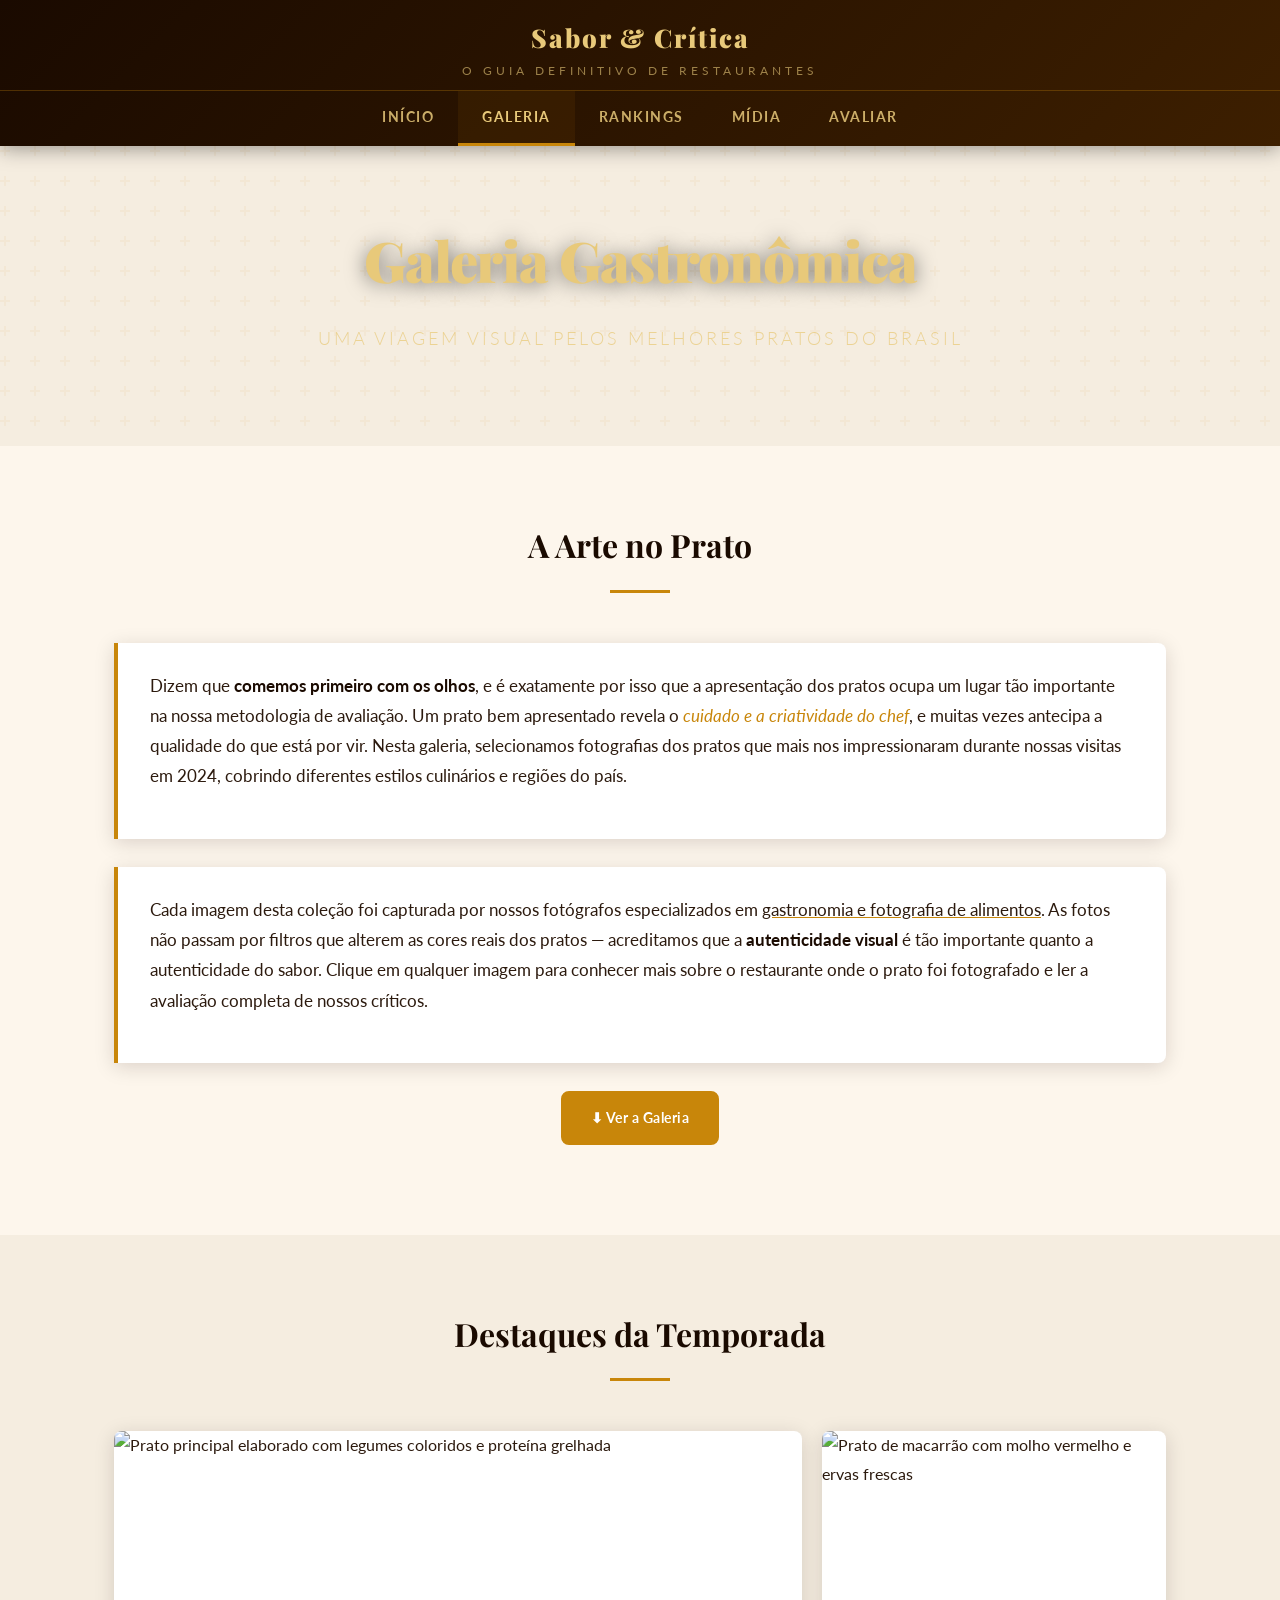
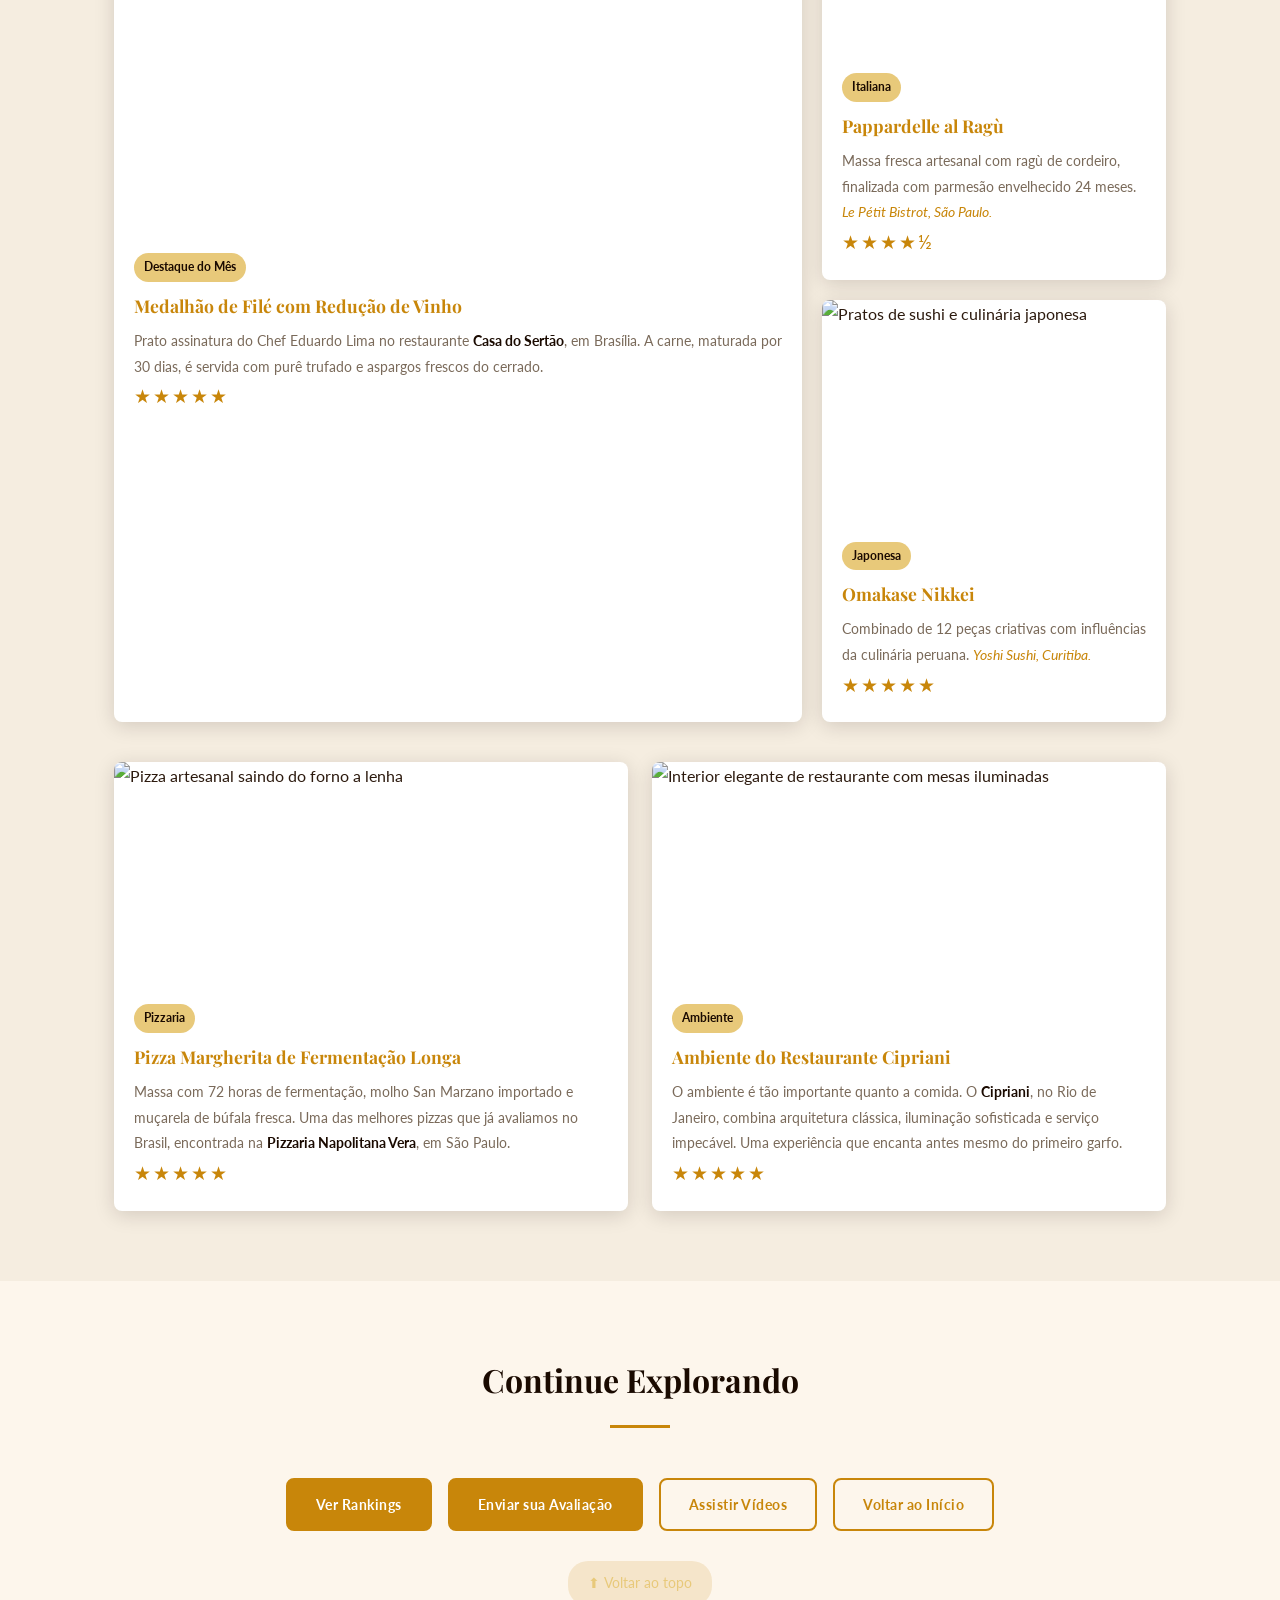
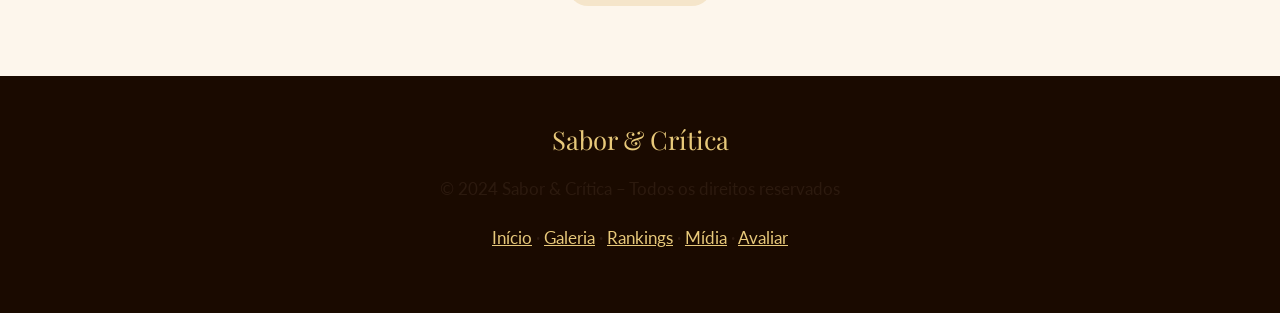
==== galeria.html @ 6a1dfc44 "aplicação interface" ====
<!DOCTYPE html>
<html lang="pt-BR">
<head>
  <meta charset="UTF-8" />
  <meta name="viewport" content="width=device-width, initial-scale=1.0" />
  <title> Galeria de Pratos – Sabor & Crítica</title>
  <link rel="stylesheet" href="style.css" />
  <link rel="icon" href="data:image/svg+xml,<svg xmlns='http://www.w3.org/2000/svg' viewBox='0 0 100 100'><text y='.9em' font-size='90'>📸</text></svg>" />
  <style>
    .galeria-destaque {
      display: grid;
      grid-template-columns: 2fr 1fr;
      grid-template-rows: auto auto;
      gap: 20px;
      margin-bottom: 40px;
    }
    .galeria-destaque .item-grande {
      grid-row: 1 / 3;
    }
    .galeria-destaque .item-grande img {
      height: 400px;
    }
    @media(max-width: 768px){
      .galeria-destaque { grid-template-columns: 1fr; }
      .galeria-destaque .item-grande { grid-row: auto; }
      .galeria-destaque .item-grande img { height: 260px; }
    }
    .tag {
      display: inline-block;
      background: var(--cor-acento);
      color: var(--cor-primaria);
      padding: 3px 10px;
      border-radius: 20px;
      font-size: 0.78rem;
      font-weight: 700;
      margin-bottom: 8px;
    }
  </style>
</head>
<body>

  <header id="topo">
    <div class="header-top">
      <div class="logo-text"> Sabor &amp; Crítica</div>
      <div class="logo-sub">O guia definitivo de restaurantes</div>
    </div>
    <nav>
      <ul>
        <li><a href="index.html"> Início</a></li>
        <li><a href="galeria.html" class="ativo"> Galeria</a></li>
        <li><a href="tabelas.html"> Rankings</a></li>
        <li><a href="midia.html"> Mídia</a></li>
        <li><a href="formulario.html"> Avaliar</a></li>
      </ul>
    </nav>
  </header>

  <!-- HERO -->
  <section class="hero" style="height:300px;">
    <div class="hero-content">
      <h1>Galeria Gastronômica</h1>
      <p class="subtitulo-hero">Uma viagem visual pelos melhores pratos do Brasil</p>
    </div>
  </section>

  <!-- INTRODUÇÃO -->
  <section id="intro">
    <div class="container">
      <h2 class="secao-titulo">A Arte no Prato</h2>

      <div class="paragrafo-card">
        <p>
          Dizem que <strong>comemos primeiro com os olhos</strong>, e é exatamente por isso que a apresentação dos pratos ocupa um lugar tão importante na nossa metodologia de avaliação. Um prato bem apresentado revela o <em>cuidado e a criatividade do chef</em>, e muitas vezes antecipa a qualidade do que está por vir. Nesta galeria, selecionamos fotografias dos pratos que mais nos impressionaram durante nossas visitas em 2024, cobrindo diferentes estilos culinários e regiões do país.
        </p>
      </div>

      <div class="paragrafo-card">
        <p>
          Cada imagem desta coleção foi capturada por nossos fotógrafos especializados em <u>gastronomia e fotografia de alimentos</u>. As fotos não passam por filtros que alterem as cores reais dos pratos — acreditamos que a <b>autenticidade visual</b> é tão importante quanto a autenticidade do sabor. Clique em qualquer imagem para conhecer mais sobre o restaurante onde o prato foi fotografado e ler a avaliação completa de nossos críticos.
        </p>
      </div>

      <!-- ÂNCORA INTERNA -->
      <div style="text-align:center; margin-bottom: 20px;">
        <a href="#galeria-principal" class="btn btn-primario">⬇ Ver a Galeria</a>
      </div>
    </div>
  </section>

  <!-- GALERIA COM 5 IMAGENS -->
  <section id="galeria-principal" style="background:#f5ede0;">
    <div class="container">
      <h2 class="secao-titulo">Destaques da Temporada</h2>

      <!-- Layout em destaque com imagem grande -->
      <div class="galeria-destaque">

        <!-- Imagem 1 – Grande destaque -->
        <div class="galeria-item item-grande">
          <img src="https://images.unsplash.com/photo-1504674900247-0877df9cc836?w=700&h=500&fit=crop"
               alt="Prato principal elaborado com legumes coloridos e proteína grelhada" />
          <div class="galeria-caption">
            <span class="tag"> Destaque do Mês</span>
            <h3>Medalhão de Filé com Redução de Vinho</h3>
            <p>Prato assinatura do Chef Eduardo Lima no restaurante <strong>Casa do Sertão</strong>, em Brasília. A carne, maturada por 30 dias, é servida com purê trufado e aspargos frescos do cerrado.</p>
            <span class="estrelas">★★★★★</span>
          </div>
        </div>

        <!-- Imagem 2 -->
        <div class="galeria-item">
          <img src="https://images.unsplash.com/photo-1476224203421-9ac39bcb3327?w=400&h=250&fit=crop"
               alt="Prato de macarrão com molho vermelho e ervas frescas" />
          <div class="galeria-caption">
            <span class="tag"> Italiana</span>
            <h3>Pappardelle al Ragù</h3>
            <p>Massa fresca artesanal com ragù de cordeiro, finalizada com parmesão envelhecido 24 meses. <em>Le Pétit Bistrot, São Paulo.</em></p>
            <span class="estrelas">★★★★½</span>
          </div>
        </div>

        <!-- Imagem 3 -->
        <div class="galeria-item">
          <img src="https://images.unsplash.com/photo-1611143669185-af224c5e3252?w=400&h=250&fit=crop"
               alt="Pratos de sushi e culinária japonesa" />
          <div class="galeria-caption">
            <span class="tag"> Japonesa</span>
            <h3>Omakase Nikkei</h3>
            <p>Combinado de 12 peças criativas com influências da culinária peruana. <em>Yoshi Sushi, Curitiba.</em></p>
            <span class="estrelas">★★★★★</span>
          </div>
        </div>

      </div>

      <!-- Duas imagens adicionais -->
      <div class="galeria-grid" style="grid-template-columns: repeat(2, 1fr);">

        <!-- Imagem 4 -->
        <div class="galeria-item">
          <img src="https://images.unsplash.com/photo-1565299624946-b28f40a0ae38?w=600&h=280&fit=crop"
               alt="Pizza artesanal saindo do forno a lenha" />
          <div class="galeria-caption">
            <span class="tag"> Pizzaria</span>
            <h3>Pizza Margherita de Fermentação Longa</h3>
            <p>Massa com 72 horas de fermentação, molho San Marzano importado e muçarela de búfala fresca. Uma das melhores pizzas que já avaliamos no Brasil, encontrada na <strong>Pizzaria Napolitana Vera</strong>, em São Paulo.</p>
            <span class="estrelas">★★★★★</span>
          </div>
        </div>

        <!-- Imagem 5 -->
        <div class="galeria-item">
          <img src="https://images.unsplash.com/photo-1555396273-367ea4eb4db5?w=600&h=280&fit=crop"
               alt="Interior elegante de restaurante com mesas iluminadas" />
          <div class="galeria-caption">
            <span class="tag"> Ambiente</span>
            <h3>Ambiente do Restaurante Cipriani</h3>
            <p>O ambiente é tão importante quanto a comida. O <strong>Cipriani</strong>, no Rio de Janeiro, combina arquitetura clássica, iluminação sofisticada e serviço impecável. Uma experiência que encanta antes mesmo do primeiro garfo.</p>
            <span class="estrelas">★★★★★</span>
          </div>
        </div>

      </div>

    </div>
  </section>

  <!-- LINKS E ÂNCORA -->
  <section>
    <div class="container" style="text-align:center;">
      <h2 class="secao-titulo">Continue Explorando</h2>
      <div class="links-grid">
        <a href="tabelas.html" class="btn btn-primario"> Ver Rankings</a>
        <a href="formulario.html" class="btn btn-primario"> Enviar sua Avaliação</a>
        <a href="midia.html" class="btn btn-secundario"> Assistir Vídeos</a>
        <a href="index.html" class="btn btn-secundario"> Voltar ao Início</a>
      </div>
      <a href="#topo" class="ancora-topo">⬆ Voltar ao topo</a>
    </div>
  </section>

  <footer>
    <div class="footer-logo"> Sabor &amp; Crítica</div>
    <p>© 2024 Sabor &amp; Crítica – Todos os direitos reservados</p>
    <p>
      <a href="index.html">Início</a> ·
      <a href="galeria.html">Galeria</a> ·
      <a href="tabelas.html">Rankings</a> ·
      <a href="midia.html">Mídia</a> ·
      <a href="formulario.html">Avaliar</a>
    </p>
  </footer>

</body>
</html>
---- style.css ----
/* ===== VARIÁVEIS E RESET ===== */
@import url('https://fonts.googleapis.com/css2?family=Playfair+Display:ital,wght@0,400;0,700;0,900;1,400&family=Lato:wght@300;400;700&display=swap');

:root {
  --cor-primaria: #1a0a00;
  --cor-secundaria: #c8860a;
  --cor-acento: #e8c97a;
  --cor-claro: #fdf6ec;
  --cor-texto: #2c1a0e;
  --cor-cinza: #7a6a5a;
  --sombra: 0 4px 20px rgba(26,10,0,0.15);
  --borda-radius: 8px;
  --transicao: all 0.3s ease;
}

* {
  margin: 0;
  padding: 0;
  box-sizing: border-box;
}

html {
  scroll-behavior: smooth;
}

body {
  font-family: 'Lato', sans-serif;
  background-color: var(--cor-claro);
  color: var(--cor-texto);
  line-height: 1.8;
  font-size: 16px;
}

/*  TIPOGRAFIA  */
h1, h2, h3, h4 {
  font-family: 'Playfair Display', serif;
  color: var(--cor-primaria);
}

h1 {
  font-size: 2.8rem;
  font-weight: 900;
  letter-spacing: -1px;
  text-align: center;
}

h2 {
  font-size: 2rem;
  font-weight: 700;
  text-align: center;
  margin-bottom: 1.5rem;
}

h3 {
  font-size: 1.4rem;
  color: var(--cor-secundaria);
  margin-bottom: 0.8rem;
}

p {
  margin-bottom: 1.2rem;
  color: var(--cor-texto);
  font-size: 1.05rem;
}

/*  HEADER  */
header {
  background: linear-gradient(135deg, var(--cor-primaria) 0%, #3d1f00 100%);
  padding: 0;
  position: sticky;
  top: 0;
  z-index: 1000;
  box-shadow: 0 2px 20px rgba(0,0,0,0.4);
}

.header-top {
  text-align: center;
  padding: 14px 20px 8px;
  border-bottom: 1px solid rgba(200,134,10,0.3);
}

.header-top .logo-text {
  font-family: 'Playfair Display', serif;
  font-size: 1.6rem;
  color: var(--cor-acento);
  font-weight: 900;
  letter-spacing: 2px;
}

.header-top .logo-sub {
  font-size: 0.75rem;
  color: rgba(232,201,122,0.6);
  letter-spacing: 4px;
  text-transform: uppercase;
}

/*  NAVEGAÇÃO  */
nav {
  background: transparent;
}

nav ul {
  list-style: none;
  display: flex;
  justify-content: center;
  flex-wrap: wrap;
  gap: 0;
  padding: 0;
}

nav ul li a {
  display: block;
  padding: 14px 24px;
  color: rgba(232,201,122,0.85);
  text-decoration: none;
  font-family: 'Lato', sans-serif;
  font-size: 0.85rem;
  font-weight: 700;
  letter-spacing: 1.5px;
  text-transform: uppercase;
  transition: var(--transicao);
  border-bottom: 3px solid transparent;
}

nav ul li a:hover,
nav ul li a.ativo {
  color: var(--cor-acento);
  border-bottom-color: var(--cor-secundaria);
  background: rgba(200,134,10,0.08);
}

/*  BANNER  */
.hero {
  position: relative;
  height: 480px;
  display: flex;
  align-items: center;
  justify-content: center;
  text-align: center;
  overflow: hidden;
  background: linear-gradient(160deg, #1a0a00 0%, #3d1f00 50%, #5c3010 100%);
}

.hero::before {
  content: '';
  position: absolute;
  inset: 0;
  background: url("data:image/svg+xml,%3Csvg width='60' height='60' viewBox='0 0 60 60' xmlns='http://www.w3.org/2000/svg'%3E%3Cg fill='none' fill-rule='evenodd'%3E%3Cg fill='%23c8860a' fill-opacity='0.06'%3E%3Cpath d='M36 34v-4h-2v4h-4v2h4v4h2v-4h4v-2h-4zm0-30V0h-2v4h-4v2h4v4h2V6h4V4h-4zM6 34v-4H4v4H0v2h4v4h2v-4h4v-2H6zM6 4V0H4v4H0v2h4v4h2V6h4V4H6z'/%3E%3C/g%3E%3C/g%3E%3C/svg%3E");
}

.hero-content {
  position: relative;
  z-index: 2;
  padding: 20px;
}

.hero-content h1 {
  color: var(--cor-acento);
  font-size: 3.5rem;
  text-shadow: 0 2px 20px rgba(0,0,0,0.5);
  margin-bottom: 12px;
}

.hero-content .subtitulo-hero {
  color: rgba(232,201,122,0.75);
  font-size: 1.1rem;
  letter-spacing: 3px;
  text-transform: uppercase;
  font-weight: 300;
  margin-bottom: 28px;
}

.hero-content .btn-hero {
  display: inline-block;
  padding: 14px 36px;
  background: var(--cor-secundaria);
  color: var(--cor-primaria);
  text-decoration: none;
  font-weight: 700;
  font-size: 0.9rem;
  letter-spacing: 2px;
  text-transform: uppercase;
  border-radius: 2px;
  transition: var(--transicao);
}

.hero-content .btn-hero:hover {
  background: var(--cor-acento);
  transform: translateY(-2px);
  box-shadow: 0 8px 24px rgba(200,134,10,0.4);
}

/*  CONTAINER  */
.container {
  max-width: 1100px;
  margin: 0 auto;
  padding: 0 24px;
}

/*  SEÇÕES  */
section {
  padding: 70px 0;
}

section:nth-child(even) {
  background: #f5ede0;
}

.secao-titulo {
  text-align: center;
  margin-bottom: 50px;
}

.secao-titulo::after {
  content: '';
  display: block;
  width: 60px;
  height: 3px;
  background: var(--cor-secundaria);
  margin: 16px auto 0;
}

/* PARÁGRAFOS   */
.paragrafo-card {
  background: white;
  border-left: 4px solid var(--cor-secundaria);
  padding: 28px 32px;
  margin-bottom: 28px;
  border-radius: 0 var(--borda-radius) var(--borda-radius) 0;
  box-shadow: var(--sombra);
  transition: var(--transicao);
}

.paragrafo-card:hover {
  transform: translateX(6px);
  border-left-color: var(--cor-acento);
}

/*  FORMATAÇÕES DE TEXTO  */
strong, b { font-weight: 700; color: var(--cor-primaria); }
em, i { font-style: italic; color: var(--cor-secundaria); }
u { text-decoration: underline; text-decoration-color: var(--cor-secundaria); }
mark { background: var(--cor-acento); padding: 1px 4px; border-radius: 3px; }

/*  LISTAS  */
.listas-grid {
  display: grid;
  grid-template-columns: repeat(auto-fit, minmax(280px, 1fr));
  gap: 32px;
  margin-top: 40px;
}

.lista-card {
  background: white;
  border-radius: var(--borda-radius);
  padding: 32px;
  box-shadow: var(--sombra);
}

.lista-card h3 {
  margin-bottom: 20px;
  padding-bottom: 12px;
  border-bottom: 2px solid var(--cor-acento);
}

/* Lista não ordenada */
.lista-bolinha {
  list-style: none;
  padding: 0;
}

.lista-bolinha li {
  padding: 10px 0;
  border-bottom: 1px dashed #e0d0c0;
  padding-left: 24px;
  position: relative;
  font-size: 0.95rem;
}

.lista-bolinha li::before {
  content: '◆';
  color: var(--cor-secundaria);
  position: absolute;
  left: 0;
  font-size: 0.7rem;
  top: 13px;
}

.lista-bolinha li:last-child { border-bottom: none; }

/* Lista ordenada */
.lista-numerada {
  padding-left: 20px;
}

.lista-numerada li {
  padding: 9px 0;
  border-bottom: 1px dashed #e0d0c0;
  font-size: 0.95rem;
  color: var(--cor-texto);
}

.lista-numerada li:last-child { border-bottom: none; }

/* Lista de definição */
.lista-definicao {
  padding: 0;
}

.lista-definicao dt {
  font-weight: 700;
  color: var(--cor-secundaria);
  margin-top: 12px;
  font-size: 0.95rem;
}

.lista-definicao dd {
  margin-left: 16px;
  color: var(--cor-cinza);
  font-size: 0.9rem;
  padding-bottom: 10px;
  border-bottom: 1px dashed #e0d0c0;
}

/*  LINKS  */
a {
  color: var(--cor-secundaria);
  transition: var(--transicao);
}

a:hover { color: var(--cor-primaria); }

.btn {
  display: inline-block;
  padding: 12px 28px;
  border-radius: var(--borda-radius);
  font-weight: 700;
  text-decoration: none;
  font-size: 0.9rem;
  letter-spacing: 0.5px;
  transition: var(--transicao);
  cursor: pointer;
  border: 2px solid transparent;
}

.btn-primario {
  background: var(--cor-secundaria);
  color: white;
  border-color: var(--cor-secundaria);
}

.btn-primario:hover {
  background: var(--cor-primaria);
  color: var(--cor-acento);
  border-color: var(--cor-primaria);
}

.btn-secundario {
  background: transparent;
  color: var(--cor-secundaria);
  border-color: var(--cor-secundaria);
}

.btn-secundario:hover {
  background: var(--cor-secundaria);
  color: white;
}

/*  GRID DE LINKS  */
.links-grid {
  display: flex;
  flex-wrap: wrap;
  gap: 16px;
  justify-content: center;
  margin-top: 32px;
}

/*  FOOTER  */
footer {
  background: var(--cor-primaria);
  color: rgba(232,201,122,0.7);
  text-align: center;
  padding: 40px 20px;
  font-size: 0.9rem;
}

footer a { color: var(--cor-acento); }
footer .footer-logo {
  font-family: 'Playfair Display', serif;
  font-size: 1.6rem;
  color: var(--cor-acento);
  margin-bottom: 12px;
}

/*  ÂNCORA DE VOLTA AO TOPO  */
.ancora-topo {
  display: inline-block;
  margin-top: 30px;
  padding: 10px 20px;
  background: rgba(200,134,10,0.15);
  color: var(--cor-acento);
  border-radius: 20px;
  text-decoration: none;
  font-size: 0.85rem;
  transition: var(--transicao);
}

.ancora-topo:hover {
  background: var(--cor-secundaria);
  color: white;
}

/*  TABELAS  */
.tabela-wrapper {
  overflow-x: auto;
  margin-bottom: 40px;
  border-radius: var(--borda-radius);
  box-shadow: var(--sombra);
}

table {
  width: 100%;
  border-collapse: collapse;
  background: white;
  font-size: 0.95rem;
}

table caption {
  font-family: 'Playfair Display', serif;
  font-size: 1.1rem;
  font-weight: 700;
  color: var(--cor-secundaria);
  padding: 16px;
  text-align: left;
  background: var(--cor-primaria);
  color: var(--cor-acento);
  letter-spacing: 1px;
}

thead th {
  background: var(--cor-secundaria);
  color: white;
  padding: 14px 18px;
  text-align: left;
  font-weight: 700;
  letter-spacing: 0.5px;
}

tbody tr:nth-child(even) { background: #fdf3e3; }
tbody tr:hover { background: #fce8c0; transition: var(--transicao); }

tbody td {
  padding: 13px 18px;
  border-bottom: 1px solid #ecddc8;
  color: var(--cor-texto);
}

tfoot td {
  padding: 12px 18px;
  background: #f0e6d3;
  font-weight: 700;
  color: var(--cor-primaria);
  font-style: italic;
}

/*  FORMULÁRIO  */
.form-container {
  max-width: 750px;
  margin: 0 auto;
  background: white;
  border-radius: var(--borda-radius);
  box-shadow: var(--sombra);
  overflow: hidden;
}

.form-header {
  background: linear-gradient(135deg, var(--cor-primaria), #3d1f00);
  padding: 32px;
  text-align: center;
}

.form-header h2 {
  color: var(--cor-acento);
  margin: 0;
}

.form-body { padding: 40px; }

fieldset {
  border: 2px solid var(--cor-acento);
  border-radius: var(--borda-radius);
  padding: 24px;
  margin-bottom: 28px;
}

legend {
  font-family: 'Playfair Display', serif;
  font-size: 1rem;
  font-weight: 700;
  color: var(--cor-secundaria);
  padding: 0 12px;
  letter-spacing: 0.5px;
}

.form-group {
  margin-bottom: 20px;
}

.form-group label {
  display: block;
  font-weight: 700;
  margin-bottom: 8px;
  color: var(--cor-primaria);
  font-size: 0.9rem;
  letter-spacing: 0.3px;
}

.form-group input[type="text"],
.form-group input[type="email"],
.form-group input[type="number"],
.form-group select,
.form-group textarea {
  width: 100%;
  padding: 12px 16px;
  border: 2px solid #e0d0c0;
  border-radius: var(--borda-radius);
  font-family: 'Lato', sans-serif;
  font-size: 0.95rem;
  color: var(--cor-texto);
  background: #fdf8f2;
  transition: var(--transicao);
  outline: none;
}

.form-group input:focus,
.form-group select:focus,
.form-group textarea:focus {
  border-color: var(--cor-secundaria);
  background: white;
  box-shadow: 0 0 0 3px rgba(200,134,10,0.15);
}

.radio-group, .checkbox-group {
  display: flex;
  flex-direction: column;
  gap: 10px;
}

.radio-item, .checkbox-item {
  display: flex;
  align-items: center;
  gap: 10px;
  cursor: pointer;
  font-size: 0.95rem;
}

.radio-item input, .checkbox-item input {
  accent-color: var(--cor-secundaria);
  width: 18px;
  height: 18px;
  cursor: pointer;
}

.form-acoes {
  display: flex;
  gap: 16px;
  justify-content: center;
  margin-top: 32px;
}

input[type="submit"] {
  background: var(--cor-secundaria);
  color: white;
  border: none;
  padding: 14px 40px;
  border-radius: var(--borda-radius);
  font-family: 'Lato', sans-serif;
  font-size: 1rem;
  font-weight: 700;
  cursor: pointer;
  transition: var(--transicao);
  letter-spacing: 0.5px;
}

input[type="submit"]:hover {
  background: var(--cor-primaria);
  transform: translateY(-2px);
  box-shadow: 0 6px 20px rgba(26,10,0,0.3);
}

input[type="reset"] {
  background: transparent;
  color: var(--cor-cinza);
  border: 2px solid #ccc;
  padding: 14px 40px;
  border-radius: var(--borda-radius);
  font-family: 'Lato', sans-serif;
  font-size: 1rem;
  font-weight: 700;
  cursor: pointer;
  transition: var(--transicao);
}

input[type="reset"]:hover {
  border-color: var(--cor-cinza);
  color: var(--cor-primaria);
}

/*  GALERIA  */
.galeria-grid {
  display: grid;
  grid-template-columns: repeat(auto-fit, minmax(280px, 1fr));
  gap: 24px;
  margin-top: 40px;
}

.galeria-item {
  border-radius: var(--borda-radius);
  overflow: hidden;
  box-shadow: var(--sombra);
  background: white;
  transition: var(--transicao);
}

.galeria-item:hover {
  transform: translateY(-6px);
  box-shadow: 0 12px 40px rgba(26,10,0,0.2);
}

.galeria-item img {
  width: 100%;
  height: 220px;
  object-fit: cover;
  display: block;
}

.galeria-caption {
  padding: 20px;
}

.galeria-caption h3 {
  font-size: 1.1rem;
  margin-bottom: 6px;
}

.galeria-caption p {
  font-size: 0.9rem;
  color: var(--cor-cinza);
  margin: 0;
}

/*  MÍDIA  */
.media-section {
  background: white;
  border-radius: var(--borda-radius);
  padding: 36px;
  box-shadow: var(--sombra);
  margin-bottom: 36px;
}

.media-section h3 { margin-bottom: 16px; }

video, audio {
  width: 100%;
  border-radius: var(--borda-radius);
  outline: none;
}

video { max-height: 420px; }

/*  ESTRELAS  */
.estrelas {
  color: var(--cor-secundaria);
  font-size: 1.2rem;
  letter-spacing: 2px;
}

/*  RESPONSIVO  */
@media (max-width: 768px) {
  h1 { font-size: 2rem; }
  h2 { font-size: 1.5rem; }
  .hero-content h1 { font-size: 2.2rem; }
  .hero { height: 380px; }
  .listas-grid { grid-template-columns: 1fr; }
  .form-acoes { flex-direction: column; }
  nav ul li a { padding: 10px 14px; font-size: 0.78rem; }
  .form-body { padding: 24px; }
}
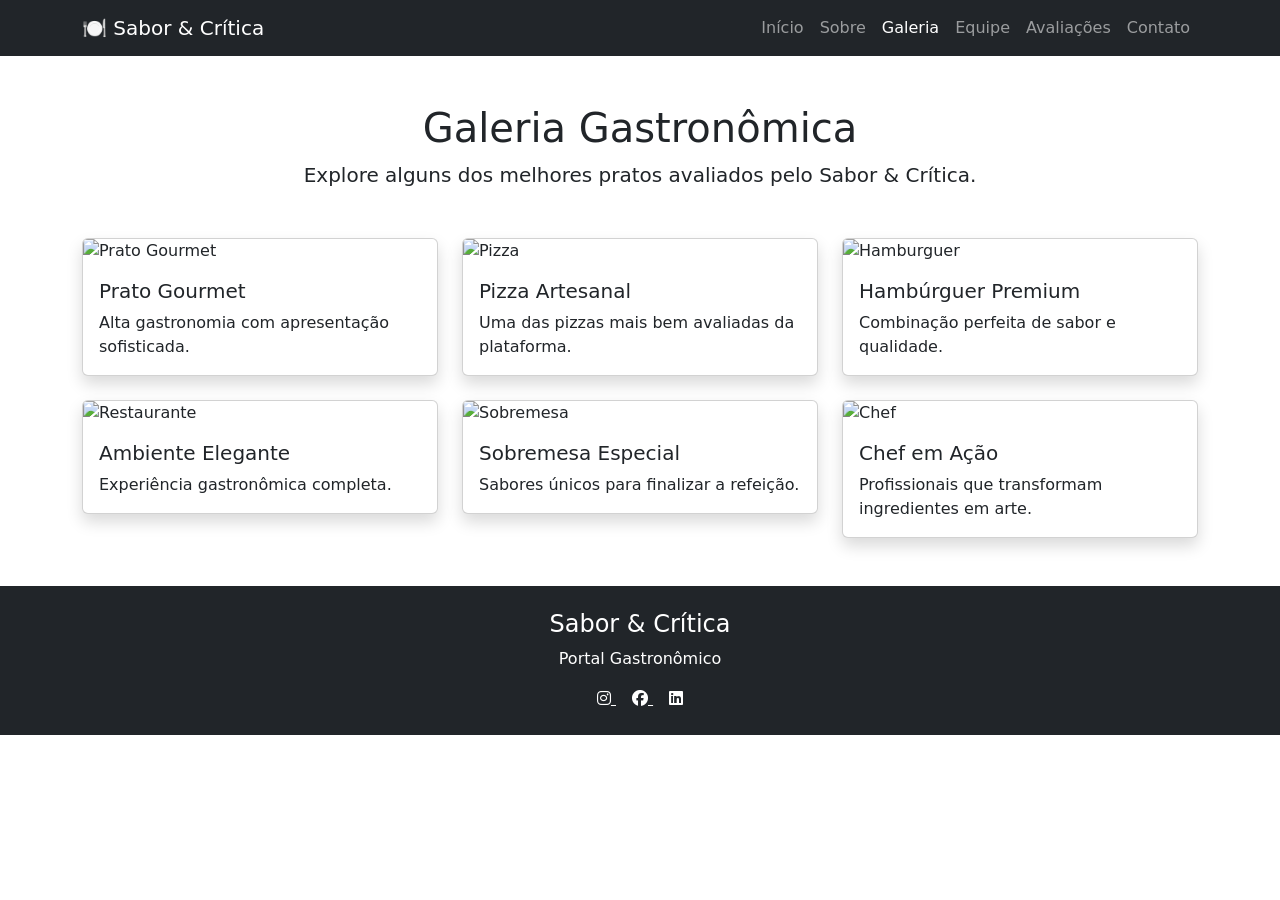
==== commit b36422ec: "trabalho final" ====
--- a/galeria.html
+++ b/galeria.html
@@ -1,195 +1,279 @@
 <!DOCTYPE html>
 <html lang="pt-BR">
+
 <head>
-  <meta charset="UTF-8" />
-  <meta name="viewport" content="width=device-width, initial-scale=1.0" />
-  <title> Galeria de Pratos – Sabor & Crítica</title>
-  <link rel="stylesheet" href="style.css" />
-  <link rel="icon" href="data:image/svg+xml,<svg xmlns='http://www.w3.org/2000/svg' viewBox='0 0 100 100'><text y='.9em' font-size='90'>📸</text></svg>" />
-  <style>
-    .galeria-destaque {
-      display: grid;
-      grid-template-columns: 2fr 1fr;
-      grid-template-rows: auto auto;
-      gap: 20px;
-      margin-bottom: 40px;
-    }
-    .galeria-destaque .item-grande {
-      grid-row: 1 / 3;
-    }
-    .galeria-destaque .item-grande img {
-      height: 400px;
-    }
-    @media(max-width: 768px){
-      .galeria-destaque { grid-template-columns: 1fr; }
-      .galeria-destaque .item-grande { grid-row: auto; }
-      .galeria-destaque .item-grande img { height: 260px; }
-    }
-    .tag {
-      display: inline-block;
-      background: var(--cor-acento);
-      color: var(--cor-primaria);
-      padding: 3px 10px;
-      border-radius: 20px;
-      font-size: 0.78rem;
-      font-weight: 700;
-      margin-bottom: 8px;
-    }
-  </style>
+
+<meta charset="UTF-8">
+<meta name="viewport" content="width=device-width, initial-scale=1.0">
+
+<title>Galeria | Sabor & Crítica</title>
+
+<link href="https://cdn.jsdelivr.net/npm/bootstrap@5.3.3/dist/css/bootstrap.min.css" rel="stylesheet">
+
+<link rel="stylesheet" href="css/style.css">
+
+<link rel="stylesheet"
+href="https://cdnjs.cloudflare.com/ajax/libs/font-awesome/6.5.1/css/all.min.css">
+
 </head>
+
 <body>
 
-  <header id="topo">
-    <div class="header-top">
-      <div class="logo-text"> Sabor &amp; Crítica</div>
-      <div class="logo-sub">O guia definitivo de restaurantes</div>
-    </div>
-    <nav>
-      <ul>
-        <li><a href="index.html"> Início</a></li>
-        <li><a href="galeria.html" class="ativo"> Galeria</a></li>
-        <li><a href="tabelas.html"> Rankings</a></li>
-        <li><a href="midia.html"> Mídia</a></li>
-        <li><a href="formulario.html"> Avaliar</a></li>
-      </ul>
-    </nav>
-  </header>
-
-  <!-- HERO -->
-  <section class="hero" style="height:300px;">
-    <div class="hero-content">
-      <h1>Galeria Gastronômica</h1>
-      <p class="subtitulo-hero">Uma viagem visual pelos melhores pratos do Brasil</p>
-    </div>
-  </section>
-
-  <!-- INTRODUÇÃO -->
-  <section id="intro">
-    <div class="container">
-      <h2 class="secao-titulo">A Arte no Prato</h2>
-
-      <div class="paragrafo-card">
-        <p>
-          Dizem que <strong>comemos primeiro com os olhos</strong>, e é exatamente por isso que a apresentação dos pratos ocupa um lugar tão importante na nossa metodologia de avaliação. Um prato bem apresentado revela o <em>cuidado e a criatividade do chef</em>, e muitas vezes antecipa a qualidade do que está por vir. Nesta galeria, selecionamos fotografias dos pratos que mais nos impressionaram durante nossas visitas em 2024, cobrindo diferentes estilos culinários e regiões do país.
-        </p>
-      </div>
-
-      <div class="paragrafo-card">
-        <p>
-          Cada imagem desta coleção foi capturada por nossos fotógrafos especializados em <u>gastronomia e fotografia de alimentos</u>. As fotos não passam por filtros que alterem as cores reais dos pratos — acreditamos que a <b>autenticidade visual</b> é tão importante quanto a autenticidade do sabor. Clique em qualquer imagem para conhecer mais sobre o restaurante onde o prato foi fotografado e ler a avaliação completa de nossos críticos.
-        </p>
-      </div>
-
-      <!-- ÂNCORA INTERNA -->
-      <div style="text-align:center; margin-bottom: 20px;">
-        <a href="#galeria-principal" class="btn btn-primario">⬇ Ver a Galeria</a>
-      </div>
-    </div>
-  </section>
-
-  <!-- GALERIA COM 5 IMAGENS -->
-  <section id="galeria-principal" style="background:#f5ede0;">
-    <div class="container">
-      <h2 class="secao-titulo">Destaques da Temporada</h2>
-
-      <!-- Layout em destaque com imagem grande -->
-      <div class="galeria-destaque">
-
-        <!-- Imagem 1 – Grande destaque -->
-        <div class="galeria-item item-grande">
-          <img src="https://images.unsplash.com/photo-1504674900247-0877df9cc836?w=700&h=500&fit=crop"
-               alt="Prato principal elaborado com legumes coloridos e proteína grelhada" />
-          <div class="galeria-caption">
-            <span class="tag"> Destaque do Mês</span>
-            <h3>Medalhão de Filé com Redução de Vinho</h3>
-            <p>Prato assinatura do Chef Eduardo Lima no restaurante <strong>Casa do Sertão</strong>, em Brasília. A carne, maturada por 30 dias, é servida com purê trufado e aspargos frescos do cerrado.</p>
-            <span class="estrelas">★★★★★</span>
-          </div>
-        </div>
-
-        <!-- Imagem 2 -->
-        <div class="galeria-item">
-          <img src="https://images.unsplash.com/photo-1476224203421-9ac39bcb3327?w=400&h=250&fit=crop"
-               alt="Prato de macarrão com molho vermelho e ervas frescas" />
-          <div class="galeria-caption">
-            <span class="tag"> Italiana</span>
-            <h3>Pappardelle al Ragù</h3>
-            <p>Massa fresca artesanal com ragù de cordeiro, finalizada com parmesão envelhecido 24 meses. <em>Le Pétit Bistrot, São Paulo.</em></p>
-            <span class="estrelas">★★★★½</span>
-          </div>
-        </div>
-
-        <!-- Imagem 3 -->
-        <div class="galeria-item">
-          <img src="https://images.unsplash.com/photo-1611143669185-af224c5e3252?w=400&h=250&fit=crop"
-               alt="Pratos de sushi e culinária japonesa" />
-          <div class="galeria-caption">
-            <span class="tag"> Japonesa</span>
-            <h3>Omakase Nikkei</h3>
-            <p>Combinado de 12 peças criativas com influências da culinária peruana. <em>Yoshi Sushi, Curitiba.</em></p>
-            <span class="estrelas">★★★★★</span>
-          </div>
-        </div>
-
-      </div>
-
-      <!-- Duas imagens adicionais -->
-      <div class="galeria-grid" style="grid-template-columns: repeat(2, 1fr);">
-
-        <!-- Imagem 4 -->
-        <div class="galeria-item">
-          <img src="https://images.unsplash.com/photo-1565299624946-b28f40a0ae38?w=600&h=280&fit=crop"
-               alt="Pizza artesanal saindo do forno a lenha" />
-          <div class="galeria-caption">
-            <span class="tag"> Pizzaria</span>
-            <h3>Pizza Margherita de Fermentação Longa</h3>
-            <p>Massa com 72 horas de fermentação, molho San Marzano importado e muçarela de búfala fresca. Uma das melhores pizzas que já avaliamos no Brasil, encontrada na <strong>Pizzaria Napolitana Vera</strong>, em São Paulo.</p>
-            <span class="estrelas">★★★★★</span>
-          </div>
-        </div>
-
-        <!-- Imagem 5 -->
-        <div class="galeria-item">
-          <img src="https://images.unsplash.com/photo-1555396273-367ea4eb4db5?w=600&h=280&fit=crop"
-               alt="Interior elegante de restaurante com mesas iluminadas" />
-          <div class="galeria-caption">
-            <span class="tag"> Ambiente</span>
-            <h3>Ambiente do Restaurante Cipriani</h3>
-            <p>O ambiente é tão importante quanto a comida. O <strong>Cipriani</strong>, no Rio de Janeiro, combina arquitetura clássica, iluminação sofisticada e serviço impecável. Uma experiência que encanta antes mesmo do primeiro garfo.</p>
-            <span class="estrelas">★★★★★</span>
-          </div>
-        </div>
-
-      </div>
-
-    </div>
-  </section>
-
-  <!-- LINKS E ÂNCORA -->
-  <section>
-    <div class="container" style="text-align:center;">
-      <h2 class="secao-titulo">Continue Explorando</h2>
-      <div class="links-grid">
-        <a href="tabelas.html" class="btn btn-primario"> Ver Rankings</a>
-        <a href="formulario.html" class="btn btn-primario"> Enviar sua Avaliação</a>
-        <a href="midia.html" class="btn btn-secundario"> Assistir Vídeos</a>
-        <a href="index.html" class="btn btn-secundario"> Voltar ao Início</a>
-      </div>
-      <a href="#topo" class="ancora-topo">⬆ Voltar ao topo</a>
-    </div>
-  </section>
-
-  <footer>
-    <div class="footer-logo"> Sabor &amp; Crítica</div>
-    <p>© 2024 Sabor &amp; Crítica – Todos os direitos reservados</p>
-    <p>
-      <a href="index.html">Início</a> ·
-      <a href="galeria.html">Galeria</a> ·
-      <a href="tabelas.html">Rankings</a> ·
-      <a href="midia.html">Mídia</a> ·
-      <a href="formulario.html">Avaliar</a>
-    </p>
-  </footer>
+<nav class="navbar navbar-expand-lg navbar-dark bg-dark">
+
+<div class="container">
+
+<a class="navbar-brand" href="index.html">
+🍽️ Sabor & Crítica
+</a>
+
+<button class="navbar-toggler"
+type="button"
+data-bs-toggle="collapse"
+data-bs-target="#menu">
+
+<span class="navbar-toggler-icon"></span>
+
+</button>
+
+<div class="collapse navbar-collapse" id="menu">
+
+<ul class="navbar-nav ms-auto">
+
+<li class="nav-item">
+<a class="nav-link" href="index.html">Início</a>
+</li>
+
+<li class="nav-item">
+<a class="nav-link" href="sobre.html">Sobre</a>
+</li>
+
+<li class="nav-item">
+<a class="nav-link active" href="galeria.html">Galeria</a>
+</li>
+
+<li class="nav-item">
+<a class="nav-link" href="equipe.html">Equipe</a>
+</li>
+
+<li class="nav-item">
+<a class="nav-link" href="avaliacoes.html">Avaliações</a>
+</li>
+
+<li class="nav-item">
+<a class="nav-link" href="contato.html">Contato</a>
+</li>
+
+</ul>
+
+</div>
+
+</div>
+
+</nav>
+
+<section class="container py-5">
+
+<div class="text-center mb-5">
+
+<h1>Galeria Gastronômica</h1>
+
+<p class="lead">
+
+Explore alguns dos melhores pratos avaliados pelo Sabor & Crítica.
+
+</p>
+
+</div>
+
+<div class="row g-4 galeria">
+
+<div class="col-md-4">
+
+<div class="card shadow">
+
+<img src="https://images.unsplash.com/photo-1546069901-ba9599a7e63c"
+class="card-img-top"
+alt="Prato Gourmet">
+
+<div class="card-body">
+
+<h5 class="card-title">
+Prato Gourmet
+</h5>
+
+<p class="card-text">
+
+Alta gastronomia com apresentação sofisticada.
+
+</p>
+
+</div>
+
+</div>
+
+</div>
+
+<div class="col-md-4">
+
+<div class="card shadow">
+
+<img src="https://images.unsplash.com/photo-1565299624946-b28f40a0ae38"
+class="card-img-top"
+alt="Pizza">
+
+<div class="card-body">
+
+<h5 class="card-title">
+Pizza Artesanal
+</h5>
+
+<p class="card-text">
+
+Uma das pizzas mais bem avaliadas da plataforma.
+
+</p>
+
+</div>
+
+</div>
+
+</div>
+
+<div class="col-md-4">
+
+<div class="card shadow">
+
+<img src="https://images.unsplash.com/photo-1550547660-d9450f859349"
+class="card-img-top"
+alt="Hamburguer">
+
+<div class="card-body">
+
+<h5 class="card-title">
+Hambúrguer Premium
+</h5>
+
+<p class="card-text">
+
+Combinação perfeita de sabor e qualidade.
+
+</p>
+
+</div>
+
+</div>
+
+</div>
+
+<div class="col-md-4">
+
+<div class="card shadow">
+
+<img src="https://images.unsplash.com/photo-1517248135467-4c7edcad34c4"
+class="card-img-top"
+alt="Restaurante">
+
+<div class="card-body">
+
+<h5 class="card-title">
+Ambiente Elegante
+</h5>
+
+<p class="card-text">
+
+Experiência gastronômica completa.
+
+</p>
+
+</div>
+
+</div>
+
+</div>
+
+<div class="col-md-4">
+
+<div class="card shadow">
+
+<img src="https://images.unsplash.com/photo-1528605248644-14dd04022da1"
+class="card-img-top"
+alt="Sobremesa">
+
+<div class="card-body">
+
+<h5 class="card-title">
+Sobremesa Especial
+</h5>
+
+<p class="card-text">
+
+Sabores únicos para finalizar a refeição.
+
+</p>
+
+</div>
+
+</div>
+
+</div>
+
+<div class="col-md-4">
+
+<div class="card shadow">
+
+<img src="https://images.unsplash.com/photo-1559339352-11d035aa65de"
+class="card-img-top"
+alt="Chef">
+
+<div class="card-body">
+
+<h5 class="card-title">
+Chef em Ação
+</h5>
+
+<p class="card-text">
+
+Profissionais que transformam ingredientes em arte.
+
+</p>
+
+</div>
+
+</div>
+
+</div>
+
+</div>
+
+</section>
+
+<footer class="bg-dark text-white text-center py-4">
+
+<h4>Sabor & Crítica</h4>
+
+<p>Portal Gastronômico</p>
+
+<div>
+
+<a href="#" class="text-white me-3">
+<i class="fab fa-instagram"></i>
+</a>
+
+<a href="#" class="text-white me-3">
+<i class="fab fa-facebook"></i>
+</a>
+
+<a href="#" class="text-white">
+<i class="fab fa-linkedin"></i>
+</a>
+
+</div>
+
+</footer>
+
+<script src="https://cdn.jsdelivr.net/npm/bootstrap@5.3.3/dist/js/bootstrap.bundle.min.js"></script>
 
 </body>
-</html>
+
+</html>
